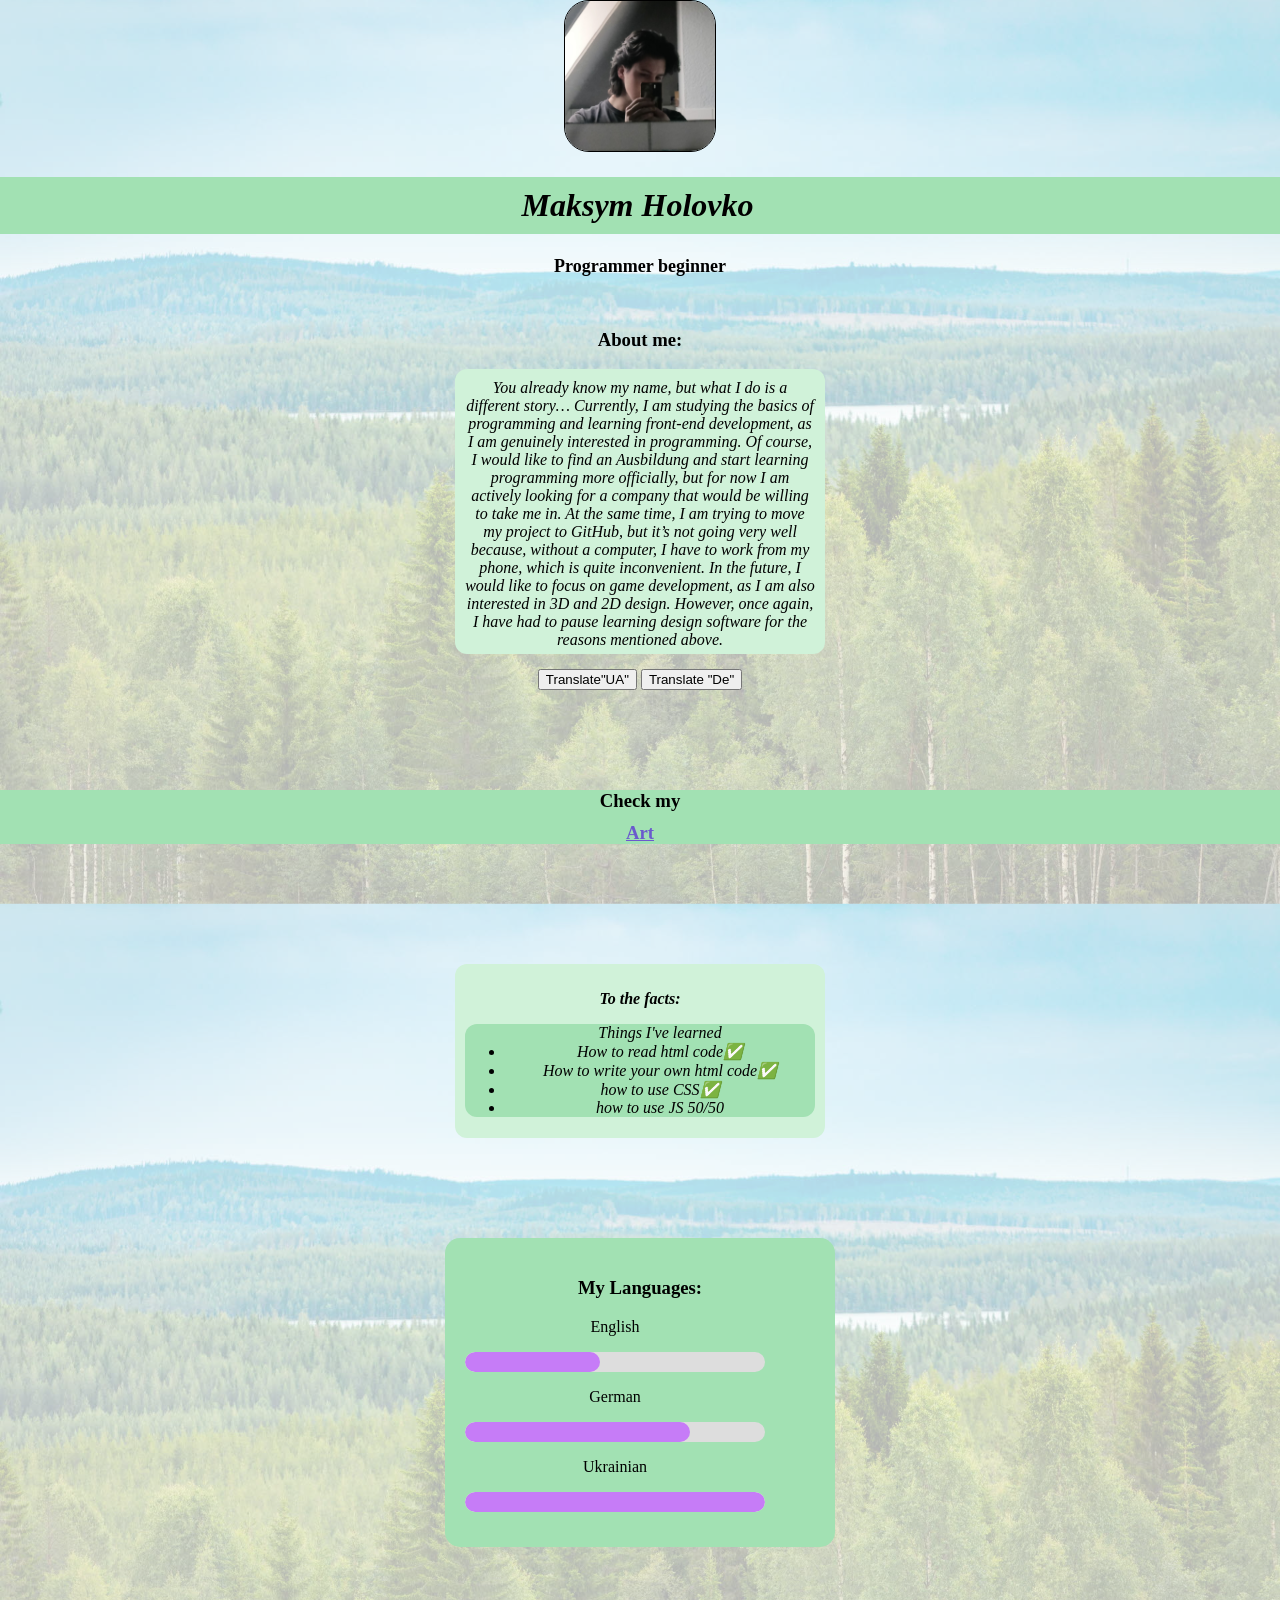
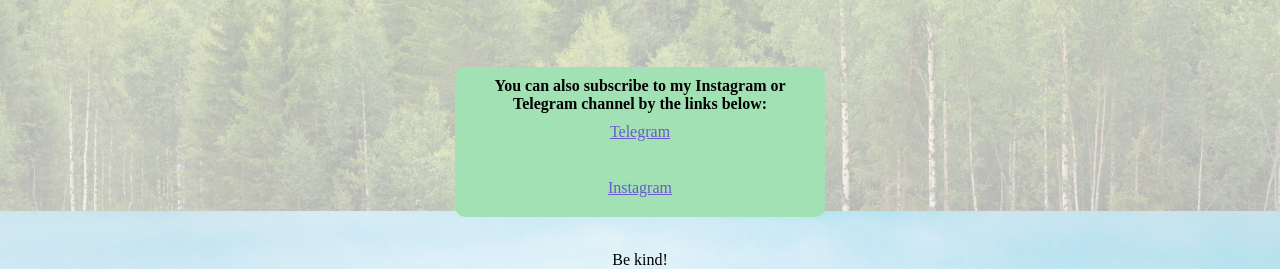
==== index.html @ 24b0da74 "Перейменував тимчасово для Git" ====
<!doctype html>
<html>
<head>

  <meta charset="UTF-8">
  <meta name="viewport" content="wigth=device-width, internal-scale=1.0">

  <title>Maksym Holovko</title>
  <link rel="stylesheet" href="style.css">
  
</head>
<body>
  
<img src="fotos/me.jpg"  width="150" height="150">

<h1><em>Maksym Holovko</em></h1>

  <h2>Programmer beginner</h2><br>

  <h3>About me:</h3>

  <p class="loh">You already know my name, but what I do is a different story…
Currently, I am studying the basics of programming and learning front-end development, as I am genuinely interested in programming. Of course, I would like to find an Ausbildung and start learning programming more officially, but for now I am actively looking for a company that would be willing to take me in.
At the same time, I am trying to move my project to GitHub, but it’s not going very well because, without a computer, I have to work from my phone, which is quite inconvenient.
In the future, I would like to focus on game development, as I am also interested in 3D and 2D design. However, once again, I have had to pause learning design software for the reasons mentioned above.</p>

  <button id="btn1">Translate"UA"</button>
  <p class="loh" id="text1">Як мене звуть ви вже знаєте, а от чим я займаюсь... Наразі я вивчаю базове програмування та вчуся фронт енд девелопменту, так як цікавлюся програмуванням (звісно я хочу знайти аусбільдунг та начатися програмуванню більш офіційно) але на разі лише активно шукаю компанію що могла б мене взятидо себе. Паралельно я намагаюся перенести свій проект на GitHub, але в мене не дуже виходить бо за відсутності комп'ютера доводиться працювати на телефоні, і це дуже не зручно. В майбутньому хочу займатися створенням ігор, бо також цікавлюся 3д та 2д дизайном, але знову ж таки вимушений призупинити процес вивчення програм для дизайну за вищезазначених причин.</p>
  
  
  <button id="btn2">Translate "De"</button>
  <p class="loh" id="text2">Ihr kennt bereits meinen Namen,
     aber womit ich mich beschäftige…
Zurzeit lerne ich die Grundlagen der Programmierung und beschäftige mich mit Front-End-Entwicklung, da ich mich sehr für Programmierung interessiere. Natürlich möchte ich eine Ausbildung finden und das Programmieren auf eine offiziellere Weise erlernen, aber im Moment suche ich aktiv nach einem Unternehmen, das mich aufnehmen könnte.
Parallel dazu versuche ich, mein Projekt auf GitHub zu übertragen, aber das klappt nicht so gut, da ich ohne Computer nur auf meinem Handy arbeiten kann, was sehr unpraktisch ist.
In der Zukunft möchte ich mich mit der Spieleentwicklung beschäftigen, da ich mich auch für 3D- und 2D-Design interessiere. Allerdings bin ich auch hier gezwungen, den Lernprozess für Designprogramme aus den oben genannten Gründen zu pausieren.</p>
  

<h3 class="geg">Check my <a href="My_Artworks.html">Art</a></h3>


<div class="loh">
  <p><strong>To the facts:</strong></p>
  <ul>Things I've learned 
   <li>How to read html code✅</li>
   <li>How to write your own html code✅</li>
   <li>how to use CSS✅</li>
   <li>how to use JS 50/50</li>
  </ul>
</div>  



  <div class="card">
    <h3>My Languages:</h3>
   <div class="skill">
  <p>English</p>
  <div class="bar">
    <div class="progress" style="width: 45%;"></div>
  </div>
</div>

<div class="skill">
  <p>German</p>
  <div class="bar">
    <div class="progress" style="width: 75%;"></div>
  </div>
</div>

<div class="skill">
  <p>Ukrainian</p>
  <div class="bar">
    <div class="progress" style="width: 100%;"></div>
  </div>
</div>
  </div>
  
  <div class="down">
  <p class="ots"><strong>You can also subscribe to my Instagram or Telegram channel by the links below:</strong></p>
  <a href="https://t.me/langgehen">Telegram</a>
  <br>
<a href="https://www.instagram.com/sas_bubanov?igsh=MTVwM2sxdGFtZHBxNQ==">Instagram</a> 
</div>
<br>
  <p>Be kind!</p>
  <script src="script.js"></script>
</body>
  </html>
---- style.css ----
body {
margin: 0;
height: 100vh;
background:
linear-gradient(rgba(255,255,255,0.7), rgba(255,255,255,0.7)),
url("fotos/bg.jpg");
background-size: cover;
background-position: center;
text-align: center;
}

ul{
background-color: #A2E1B3;
border-radius: 12px;
}

h1 {
background-color: #A2E1B3;
padding: 10px 10px 10px 5px;
}

img{
border:solid 1px;
border-radius: 25px 25px 25px 25px;
}

h2 {
 font-size: 18px;
}

.loh{
 margin: 0 auto;
background-color: #D0F2D9;
padding: 10px 10px 5px 10px;
font-style: italic;
border-radius: 12px;
width: 350px;
margin-bottom: 15px;
}

.ots{
padding: 100px 0px 0px 0px;
}

a {
 display: block;
 text-align: center;
 margin: 10px;
 color: slateblue;
}

.skill {
  width: 300px;
  margin-bottom: 15px;
}

.bar {
  background-color: #ddd;
  height: 20px;
  border-radius: 10px;
  overflow: hidden;
}

.progress {
  height: 100%;
  background-color: #C67CF7;
  border-radius: 10px;
}

.card {
  margin: 0 auto;
  margin-top: 100px;
  margin-bottom: 120px;
  width:350px;
  padding: 20px;
  border-radius:15px;
  background-color:#A2E1B3 ;
}

.down {
  margin: 0 auto;
  width: 350px;
  padding: 10px;
  border-radius: 10px;
  background-color: #A2E1B3;
}

.down h1, .down h2, .down h3, .down p {
  margin: 0;
  padding: 0;
}

.back {
background-color: #A2E1B3;
}

.geg {
background-color: #A2E1B3;   
margin-bottom: 120px;   
margin-top: 100px;
}

.box {
  border: 1px solid #A2E1B3;
  border-radius: 10px;
  padding: 15px;
  width: 250px;
}
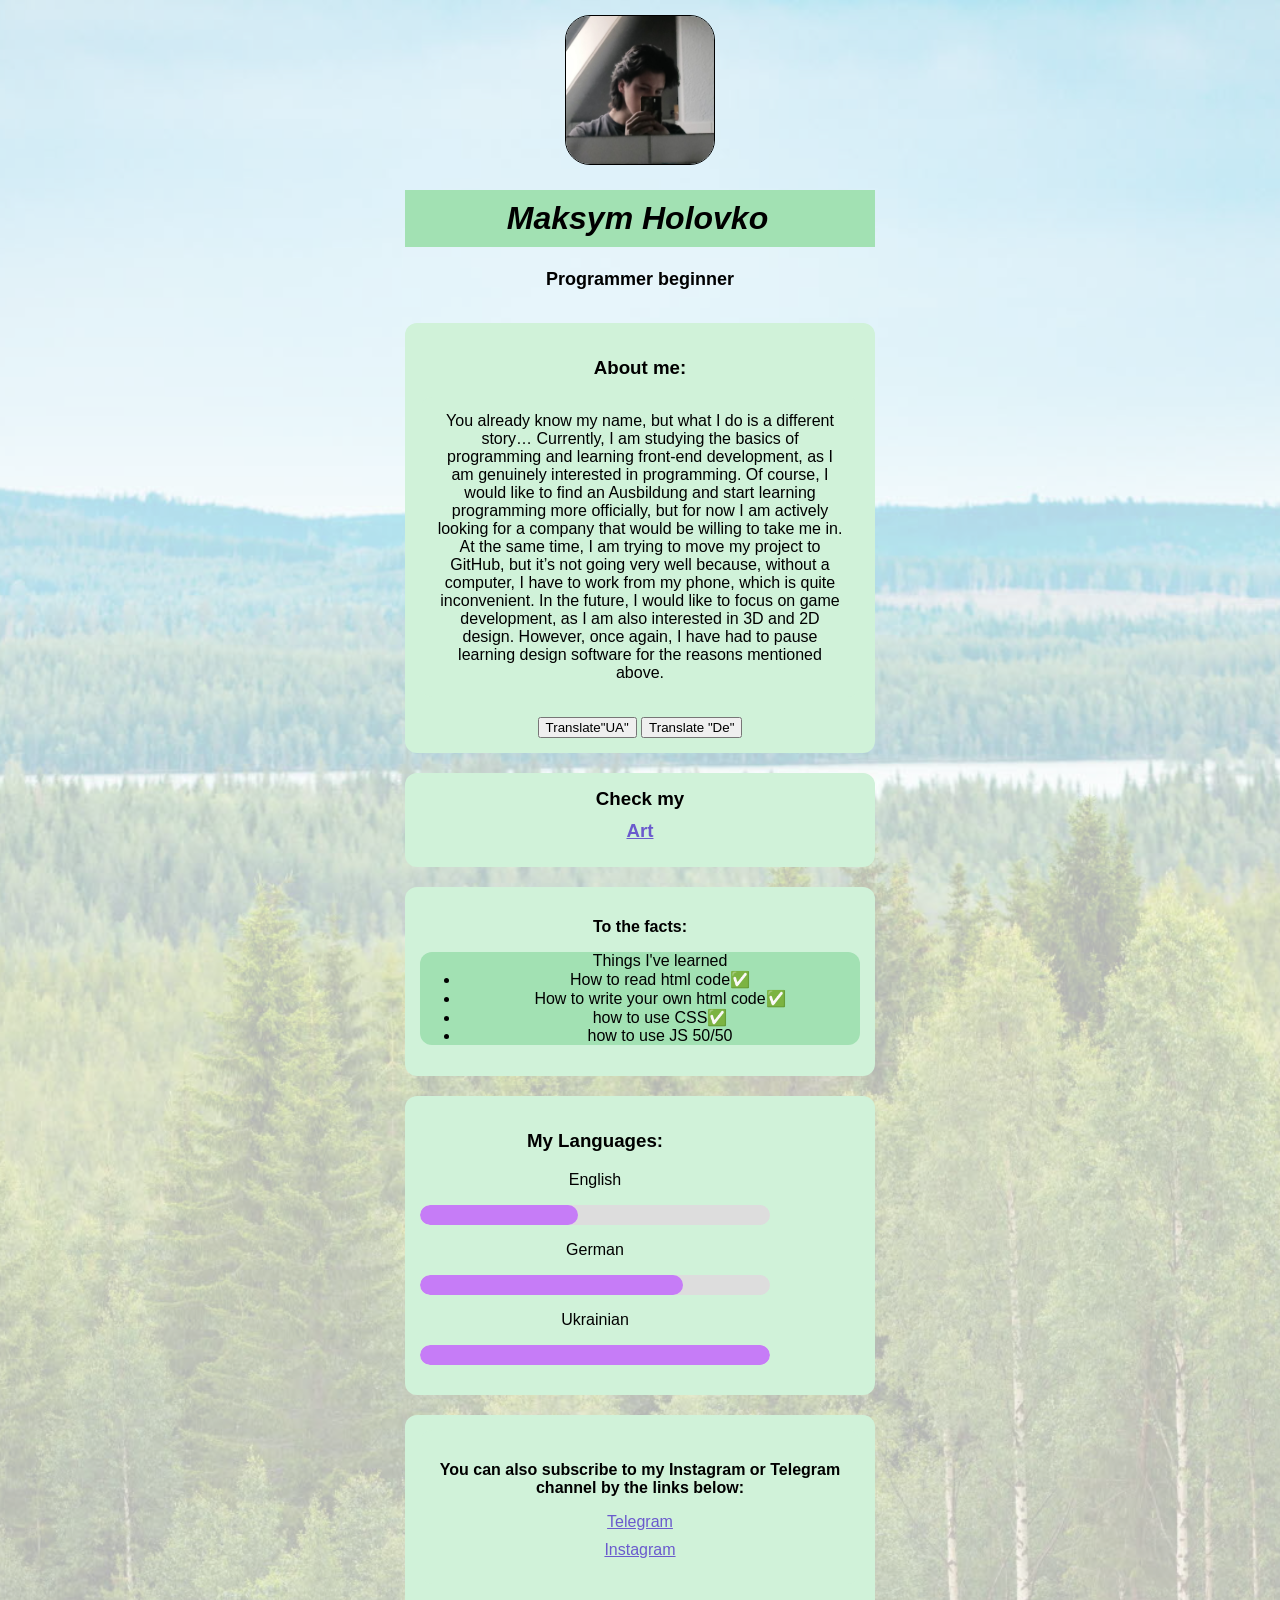
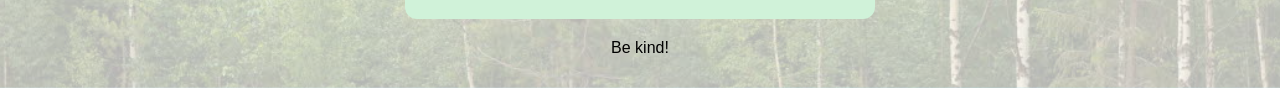
==== commit 10b2991f: "cleand up the mess with classel, and made my site more comfortable for PC and Smartphones, and i add" ====
--- a/index.html
+++ b/index.html
@@ -3,43 +3,47 @@
 <head>
 
   <meta charset="UTF-8">
-  <meta name="viewport" content="wigth=device-width, internal-scale=1.0">
+  <meta name="viewport" content="width=device-width,initial-scale=1.0">
 
   <title>Maksym Holovko</title>
   <link rel="stylesheet" href="style.css">
   
 </head>
 <body>
-  
+<div class="container">  
+
 <img src="fotos/me.jpg"  width="150" height="150">
 
 <h1><em>Maksym Holovko</em></h1>
 
   <h2>Programmer beginner</h2><br>
 
+  <section class="section">
   <h3>About me:</h3>
 
-  <p class="loh">You already know my name, but what I do is a different story…
+  <p class="section">You already know my name, but what I do is a different story…
 Currently, I am studying the basics of programming and learning front-end development, as I am genuinely interested in programming. Of course, I would like to find an Ausbildung and start learning programming more officially, but for now I am actively looking for a company that would be willing to take me in.
 At the same time, I am trying to move my project to GitHub, but it’s not going very well because, without a computer, I have to work from my phone, which is quite inconvenient.
 In the future, I would like to focus on game development, as I am also interested in 3D and 2D design. However, once again, I have had to pause learning design software for the reasons mentioned above.</p>
 
   <button id="btn1">Translate"UA"</button>
-  <p class="loh" id="text1">Як мене звуть ви вже знаєте, а от чим я займаюсь... Наразі я вивчаю базове програмування та вчуся фронт енд девелопменту, так як цікавлюся програмуванням (звісно я хочу знайти аусбільдунг та начатися програмуванню більш офіційно) але на разі лише активно шукаю компанію що могла б мене взятидо себе. Паралельно я намагаюся перенести свій проект на GitHub, але в мене не дуже виходить бо за відсутності комп'ютера доводиться працювати на телефоні, і це дуже не зручно. В майбутньому хочу займатися створенням ігор, бо також цікавлюся 3д та 2д дизайном, але знову ж таки вимушений призупинити процес вивчення програм для дизайну за вищезазначених причин.</p>
+  <p class="section" id="text1">Як мене звуть ви вже знаєте, а от чим я займаюсь... Наразі я вивчаю базове програмування та вчуся фронт енд девелопменту, так як цікавлюся програмуванням (звісно я хочу знайти аусбільдунг та начатися програмуванню більш офіційно) але на разі лише активно шукаю компанію що могла б мене взятидо себе. Паралельно я намагаюся перенести свій проект на GitHub, але в мене не дуже виходить бо за відсутності комп'ютера доводиться працювати на телефоні, і це дуже не зручно. В майбутньому хочу займатися створенням ігор, бо також цікавлюся 3д та 2д дизайном, але знову ж таки вимушений призупинити процес вивчення програм для дизайну за вищезазначених причин.</p>
   
   
   <button id="btn2">Translate "De"</button>
-  <p class="loh" id="text2">Ihr kennt bereits meinen Namen,
+  <p class="section" id="text2">Ihr kennt bereits meinen Namen,
      aber womit ich mich beschäftige…
 Zurzeit lerne ich die Grundlagen der Programmierung und beschäftige mich mit Front-End-Entwicklung, da ich mich sehr für Programmierung interessiere. Natürlich möchte ich eine Ausbildung finden und das Programmieren auf eine offiziellere Weise erlernen, aber im Moment suche ich aktiv nach einem Unternehmen, das mich aufnehmen könnte.
 Parallel dazu versuche ich, mein Projekt auf GitHub zu übertragen, aber das klappt nicht so gut, da ich ohne Computer nur auf meinem Handy arbeiten kann, was sehr unpraktisch ist.
 In der Zukunft möchte ich mich mit der Spieleentwicklung beschäftigen, da ich mich auch für 3D- und 2D-Design interessiere. Allerdings bin ich auch hier gezwungen, den Lernprozess für Designprogramme aus den oben genannten Gründen zu pausieren.</p>
-  
-
-<h3 class="geg">Check my <a href="My_Artworks.html">Art</a></h3>
+</section>  
 
 
-<div class="loh">
+<h3 class="section">Check my <a href="My_Artworks.html">Art</a></h3>
+
+
+
+<div class="section">
   <p><strong>To the facts:</strong></p>
   <ul>Things I've learned 
    <li>How to read html code✅</li>
@@ -50,8 +54,8 @@
 </div>  
 
 
-
-  <div class="card">
+<section class="section skills">
+  <div class="skill">
     <h3>My Languages:</h3>
    <div class="skill">
   <p>English</p>
@@ -61,28 +65,32 @@
 </div>
 
 <div class="skill">
-  <p>German</p>
-  <div class="bar">
-    <div class="progress" style="width: 75%;"></div>
-  </div>
-</div>
+   <p>German</p>
+   <div class="bar">
+     <div class="progress" style="width: 75%;"></div>
+   </div>
+ </div>
 
-<div class="skill">
-  <p>Ukrainian</p>
-  <div class="bar">
-    <div class="progress" style="width: 100%;"></div>
-  </div>
-</div>
-  </div>
-  
-  <div class="down">
+ <div class="skill">
+   <p>Ukrainian</p>
+   <div class="bar">
+     <div class="progress" style="width: 100%;"></div>
+     </div>
+   </div>
+ </div>
+</section>
+
+
+<section class="section contacts">
+ <div class="section">
   <p class="ots"><strong>You can also subscribe to my Instagram or Telegram channel by the links below:</strong></p>
   <a href="https://t.me/langgehen">Telegram</a>
-  <br>
-<a href="https://www.instagram.com/sas_bubanov?igsh=MTVwM2sxdGFtZHBxNQ==">Instagram</a> 
-</div>
-<br>
+  <a href="https://www.instagram.com/sas_bubanov?igsh=MTVwM2sxdGFtZHBxNQ==">Instagram</a> 
+ </div>
+</section>
+
   <p>Be kind!</p>
   <script src="script.js"></script>
+</div>  
 </body>
   </html>
--- a/style.css
+++ b/style.css
@@ -1,12 +1,37 @@
+* {
+  box-sizing: border-box;
+}
+
 body {
-margin: 0;
-height: 100vh;
-background:
-linear-gradient(rgba(255,255,255,0.7), rgba(255,255,255,0.7)),
-url("fotos/bg.jpg");
-background-size: cover;
-background-position: center;
-text-align: center;
+  margin: 0;
+  min-height: 100vh;
+  font-family: Arial, sans-serif;
+  background:
+    linear-gradient(rgba(255,255,255,0.7), rgba(255,255,255,0.7)),
+    url("fotos/bg.jpg");
+  background-size: cover;
+  background-position: center;
+  text-align: center;
+}
+
+.container {
+  max-width: 500px;
+  width: 100%;
+  margin: 0 auto;
+  padding: 15px;
+}
+
+.section {
+background-color: #D0F2D9;
+padding: 15px;
+border-radius: 12px;
+margin-bottom: 20px;
+}
+
+@media (max-width: 480px){
+  h1 {
+    font-size: 22px;
+  }
 }
 
 ul{
@@ -28,20 +53,6 @@
  font-size: 18px;
 }
 
-.loh{
- margin: 0 auto;
-background-color: #D0F2D9;
-padding: 10px 10px 5px 10px;
-font-style: italic;
-border-radius: 12px;
-width: 350px;
-margin-bottom: 15px;
-}
-
-.ots{
-padding: 100px 0px 0px 0px;
-}
-
 a {
  display: block;
  text-align: center;
@@ -50,8 +61,9 @@
 }
 
 .skill {
-  width: 300px;
-  margin-bottom: 15px;
+max-width: 350px;
+width: 100%;
+margin-bottom: 15px;
 }
 
 .bar {
@@ -67,22 +79,8 @@
   border-radius: 10px;
 }
 
-.card {
-  margin: 0 auto;
-  margin-top: 100px;
-  margin-bottom: 120px;
-  width:350px;
-  padding: 20px;
-  border-radius:15px;
-  background-color:#A2E1B3 ;
-}
-
-.down {
-  margin: 0 auto;
-  width: 350px;
-  padding: 10px;
-  border-radius: 10px;
-  background-color: #A2E1B3;
+.skills .skill {
+  margin-bottom: 15px;
 }
 
 .down h1, .down h2, .down h3, .down p {
@@ -90,19 +88,16 @@
   padding: 0;
 }
 
-.back {
-background-color: #A2E1B3;
-}
-
-.geg {
-background-color: #A2E1B3;   
-margin-bottom: 120px;   
-margin-top: 100px;
-}
-
 .box {
   border: 1px solid #A2E1B3;
   border-radius: 10px;
   padding: 15px;
-  width: 250px;
+  max-width: 350px;
+  width: 100%;
 }
+
+.art-img {
+  max-width: 200px;
+  width: 100%;
+  height: auto;
+}
